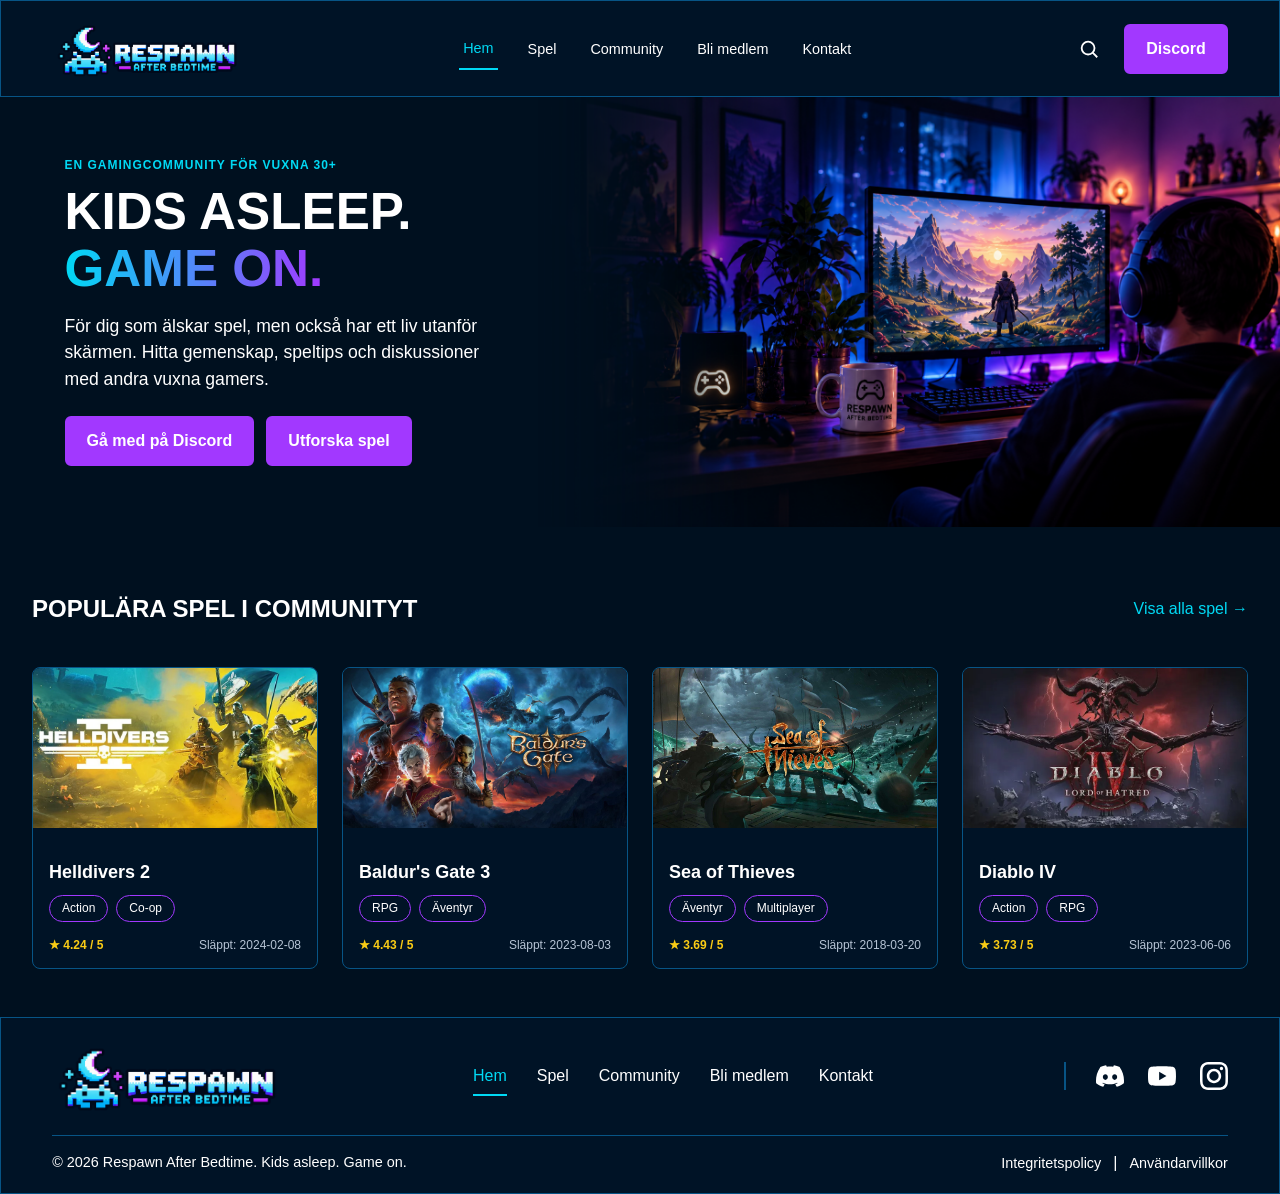
==== index.html @ fea320c5 "Created readme with todo-list" ====
<!doctype html>
<html lang="sv">
  <head>
    <meta charset="UTF-8" />
    <meta name="viewport" content="width=device-width, initial-scale=1.0" />
    <meta
      name="description"
      content="Respawn After Bedtime – en gamingcommunity för vuxna 30+. Hitta spelkompisar, speltips och gemenskap."
    />
    <title>Hem | Respawn After Bedtime</title>
    <link rel="stylesheet" href="css/styles.css" />
    <link rel="icon" type="image/png" href="images/favicon.png" />
    <script src="js/main.js" defer></script>
    <!-- <script src="js/games.js" defer></script> -->
    <script src="js/popular_games.js" defer></script>
  </head>
  <body>
    <header class="site-header">
      <!-- Webbplatsens logotyp -->
      <a
        href="index.html"
        class="logo"
        aria-label="Respawn After Bedtime – startsida"
      >
        <img src="images/logo.png" alt="Respawn After Bedtime" />
      </a>

      <!-- Knapp för mobilnavigation -->
      <button
        class="menu-toggle"
        type="button"
        aria-label="Öppna menyn"
        aria-expanded="false"
        aria-controls="main-nav"
      >
        <span></span>
        <span></span>
        <span></span>
      </button>

      <!-- Huvudnavigation -->
      <nav id="main-nav" aria-label="Huvudnavigation">
        <ul>
          <li><a href="index.html" aria-current="page">Hem</a></li>
          <li><a href="spel.html">Spel</a></li>
          <li><a href="community.html">Community</a></li>
          <li><a href="bli-medlem.html">Bli medlem</a></li>
          <li><a href="kontakt.html">Kontakt</a></li>
        </ul>
      </nav>

      <!-- Funktioner till höger i desktopmenyn -->
      <div class="header-actions">
        <button class="search-button" type="button" aria-label="Sök">
          <svg
            viewBox="0 0 24 24"
            width="22"
            height="22"
            fill="none"
            stroke="currentColor"
            stroke-width="2"
            aria-hidden="true"
          >
            <circle cx="11" cy="11" r="7"></circle>
            <path d="m16 16 5 5"></path>
          </svg>
        </button>

        <a href="https://discord.com/" class="discord-button hero-button">
          Discord
        </a>
      </div>
    </header>

    <main>
      <!-- Hero-sektion: presenterar vår gamingcommunity -->
      <section class="hero">
        <!-- Bilden visas över texten på mobil -->
        <div class="hero-image">
          <img
            src="images/hero.png"
            alt="En vuxen gamer vid en dator i ett rum med neonbelysning"
          />
        </div>

        <!-- Hero-sektionens textinnehåll -->
        <div class="hero-content">
          <p class="hero-label">EN GAMINGCOMMUNITY FÖR VUXNA 30+</p>

          <h1>
            KIDS ASLEEP.<br />
            <span>GAME ON.</span>
          </h1>

          <p class="hero-description">
            För dig som älskar spel, men också har ett liv utanför skärmen.
            Hitta gemenskap, speltips och diskussioner med andra vuxna gamers.
          </p>

          <!-- Knappar med samma grundutseende -->
          <div class="hero-buttons">
            <a href="https://discord.com/" class="hero-button">
              Gå med på Discord
            </a>

            <a href="spel.html" class="hero-button"> Utforska spel </a>
          </div>
        </div>
      </section>

      <!-- ========================================
     POPULÄRA SPEL I COMMUNITYT
======================================== -->

      <section class="popular-games" aria-labelledby="popular-games-title">
        <!-- Rubrik och länk till alla spel -->
        <div class="games-header">
          <h2 id="popular-games-title">POPULÄRA SPEL I COMMUNITYT</h2>
          <a href="games.html" class="games-link">Visa alla spel →</a>
        </div>

        <!-- Här kommer spelkorten att skapas med JavaScript -->
        <div class="games-grid" id="popular-games-list"></div>
      </section>
    </main>

    <footer class="site-footer">
      <!-- Footer för desktop och mobil -->
      <div class="footer-content">
        <!-- Övre delen med logotyp, navigation och sociala medier -->
        <div class="footer-top">
          <a href="index.html" class="footer-logo">
            <img src="images/logo.png" alt="Respawn After Bedtime" />
          </a>

          <nav class="footer-nav" aria-label="Footernavigation">
            <ul>
              <li><a href="index.html" aria-current="page">Hem</a></li>
              <li><a href="spel.html">Spel</a></li>
              <li><a href="community.html">Community</a></li>
              <li><a href="bli-medlem.html">Bli medlem</a></li>
              <li><a href="kontakt.html">Kontakt</a></li>
            </ul>
          </nav>

          <!-- Sociala medier -->
          <div class="footer-social">
            <a href="https://discord.com/" aria-label="Discord">
              <img src="images/discord.svg" alt="" />
            </a>

            <a href="https://youtube.com/" aria-label="YouTube">
              <img src="images/youtube.svg" alt="" />
            </a>

            <a href="https://instagram.com/" aria-label="Instagram">
              <img src="images/instagram.svg" alt="" />
            </a>
          </div>
        </div>

        <!-- Nedre delen med copyright och juridiska länkar -->
        <div class="footer-bottom">
          <p>&copy; 2026 Respawn After Bedtime. Kids asleep. Game on.</p>

          <div class="footer-legal">
            <a href="#">Integritetspolicy</a>
            <span aria-hidden="true">|</span>
            <a href="#">Användarvillkor</a>
          </div>
        </div>
      </div>

      <!-- Mobilnavigation längst ner -->
      <nav class="footer-mobile" aria-label="Mobilnavigation">
        <ul>
          <li>
            <a href="index.html" aria-current="page">
              <img src="images/house.svg" alt="" />
              <span>Hem</span>
            </a>
          </li>

          <li>
            <a href="spel.html">
              <img src="images/gamepad.svg" alt="" />
              <span>Spel</span>
            </a>
          </li>

          <li>
            <a href="community.html">
              <img src="images/users.svg" alt="" />
              <span>Community</span>
            </a>
          </li>

          <li>
            <a href="bli-medlem.html">
              <img src="images/user.svg" alt="" />
              <span>Bli medlem</span>
            </a>
          </li>
        </ul>
      </nav>
    </footer>
  </body>
</html>
---- css/styles.css ----
/* ========================================
   GRUNDINSTÄLLNINGAR
   Mobile First
======================================== */

/* Färgvariabler för webbplatsens tema */
:root {
  --color-background: #00101f;
  --color-header: #001326;
  --color-text: #ffffff;
  --color-cyan: #00d9f4;
  --color-purple: #a238ff;
  --color-border: #075485;
}

/* Gör elementens storlek lättare att hantera */
* {
  box-sizing: border-box;
}

/* Webbplatsens grundläggande utseende */
body {
  margin: 0;
  background-color: var(--color-background);
  color: var(--color-text);
  font-family: Arial, sans-serif;
}

/* ========================================
   HEADER - MOBIL
======================================== */

/* Mobilens sidhuvud innehåller logotyp
   till vänster och menyknapp till höger */
.site-header {
  display: flex;
  align-items: center;
  justify-content: space-between;
  flex-wrap: wrap;
  gap: 12px;
  padding: 14px 6%;
  background-color: var(--color-header);
  border: 1px solid var(--color-border);
}

/* Logotypens storlek och proportioner */
.logo img {
  display: block;
  width: 160px;
  max-width: 100%;
  height: auto;
}

/* Hamburgermenyknappen */
.menu-toggle {
  display: block;
  padding: 8px;
  background: none;
  border: none;
  cursor: pointer;
}

/* De tre vita strecken i hamburgermenyn */
.menu-toggle span {
  display: block;
  width: 27px;
  height: 3px;
  margin: 5px 0;
  background-color: var(--color-text);
}

/* ========================================
   NAVIGATION - MOBIL
======================================== */

/* Navigationen är dold tills användaren
   öppnar den med hamburgermenyknappen */
#main-nav {
  display: none;
  width: 100%;
}

/* Klassen open läggs till med JavaScript */
#main-nav.open {
  display: block;
}

/* Länkarna placeras vertikalt */
#main-nav ul {
  display: flex;
  flex-direction: column;
  gap: 0;
  margin: 0;
  padding: 0;
  list-style: none;
}

/* Navigeringslänkarnas utseende */
#main-nav a {
  display: block;
  padding: 14px 8px;
  color: var(--color-text);
  text-decoration: none;
  font-size: 0.9rem;
}

/* Markerar aktiv sida och hover */
#main-nav a:hover,
#main-nav a[aria-current="page"] {
  color: var(--color-cyan);
}

/* Döljer desktopfunktionerna på mobil */
.header-actions {
  display: none;
}

/* ========================================
   TILLGÄNGLIGHET
======================================== */

/* Visar tydligt vilket element som har
   tangentbordsfokus */
.site-header a:focus-visible,
.site-header button:focus-visible {
  outline: 2px solid var(--color-cyan);
  outline-offset: 4px;
}

/* ========================================
   HERO-SEKTION - MOBIL
======================================== */

/* Hero-sektionen består av bild och text.
   På mobil placeras dessa under varandra. */
.hero {
  display: flex;
  flex-direction: column;
  background-color: var(--color-background);
}

/* Behållare för hero-bilden */
.hero-image {
  width: 100%;
}

/* Bilden fyller sin behållare utan att
   förvrängas. object-fit beskär vid behov. */
.hero-image img {
  display: block;
  width: 100%;
  height: 260px;
  object-fit: cover;
  object-position: center;
}

/* Textinnehållet placeras under bilden */
.hero-content {
  padding: 24px 6% 36px;
}

/* Liten introduktionstext ovanför rubriken */
.hero-label {
  margin: 0 0 12px;
  color: var(--color-cyan);
  font-size: 0.75rem;
  font-weight: bold;
  letter-spacing: 1px;
}

/* Hero-sektionens huvudrubrik */
.hero h1 {
  margin: 0 0 16px;
  color: var(--color-text);
  font-size: 2.3rem;
  font-weight: 800;
  line-height: 1.1;
}

/* Färgövergång från cyan till lila */
.hero h1 span {
  background: linear-gradient(to right, var(--color-cyan), var(--color-purple));

  background-clip: text;
  -webkit-background-clip: text;
  color: transparent;
}

/* Beskrivande text */
.hero-description {
  margin: 0 0 24px;
  font-size: 1rem;
  line-height: 1.5;
}

/* Knapparna placeras vertikalt på mobil */
.hero-buttons {
  display: flex;
  flex-direction: column;
  gap: 12px;
}

/* Gemensamt grundutseende för båda knapparna */
.hero-button {
  display: inline-block;
  padding: 14px 20px;
  background-color: var(--color-purple);
  border: 2px solid var(--color-purple);
  border-radius: 6px;
  color: var(--color-text);
  font-weight: bold;
  text-align: center;
  text-decoration: none;
  transition:
    background-color 0.2s ease,
    border-color 0.2s ease;
}

/* Mouseover: knappen får transparent bakgrund
   och en cyanblå kant */
.hero-button:hover {
  background-color: transparent;
  border-color: var(--color-cyan);
}

/* Tydlig markering för tangentbordsanvändare */
.hero-button:focus-visible {
  outline: 2px solid var(--color-cyan);
  outline-offset: 4px;
}

/* ========================================
   FOOTER - MOBIL
======================================== */

.site-footer {
  background-color: var(--color-header);
  border: 1px solid var(--color-border);
}

.footer-content {
  padding: 30px 6%;
}

.footer-top {
  display: flex;
  flex-direction: column;
  align-items: center;
  gap: 24px;
}

.footer-logo img {
  display: block;
  width: 180px;
  height: auto;
}

.footer-nav {
  display: none;
}

.footer-social {
  display: flex;
  align-items: center;
  justify-content: center;
  gap: 30px;
}

.footer-social a {
  display: flex;
  align-items: center;
  justify-content: center;
}

.footer-social img {
  display: block;
  width: 28px;
  height: 28px;
}

.footer-bottom {
  display: flex;
  flex-direction: column;
  align-items: center;
  gap: 14px;
  margin-top: 24px;
  padding-top: 20px;
  border-top: 1px solid var(--color-border);
  text-align: center;
}

.footer-bottom p {
  margin: 0;
  font-size: 0.85rem;
  line-height: 1.5;
}

.footer-legal {
  display: flex;
  align-items: center;
  justify-content: center;
  gap: 12px;
}

.footer-legal a {
  color: var(--color-text);
  font-size: 0.8rem;
  text-decoration: none;
}

.footer-legal a:hover {
  color: var(--color-cyan);
}

.footer-mobile {
  position: fixed;
  bottom: 0;
  left: 0;
  width: 100%;
  background-color: var(--color-header);
  border-top: 1px solid var(--color-border);
  z-index: 100;
}

.footer-mobile ul {
  display: grid;
  grid-template-columns: repeat(4, 1fr);
  margin: 0;
  padding: 12px 4px;
  list-style: none;
}

.footer-mobile a {
  display: flex;
  flex-direction: column;
  align-items: center;
  gap: 5px;
  color: var(--color-text);
  font-size: 0.75rem;
  text-decoration: none;
}

.footer-mobile img {
  display: block;
  width: 24px;
  height: 24px;
}

/* Gör footerikonerna vita */
.footer-social img,
.footer-mobile img {
  filter: brightness(0) invert(1);
}

/* Ändrar ikonernas färg vid hover */
.footer-social a:hover img,
.footer-mobile a:hover img {
  filter: brightness(0) saturate(100%) invert(75%) sepia(77%) saturate(2500%)
    hue-rotate(145deg);
}

/* Markerar ikonen för den aktiva sidan */
.footer-mobile a[aria-current="page"] img {
  filter: brightness(0) saturate(100%) invert(75%) sepia(77%) saturate(2500%)
    hue-rotate(145deg);
}

.footer-mobile a[aria-current="page"],
.footer-mobile a:hover {
  color: var(--color-cyan);
}

/* Ger plats åt den fasta mobilnavigationen */
body {
  padding-bottom: 75px;
}

/* Spelkortets grundutseende */
.game-card {
  background-color: var(--color-header);
  border: 1px solid var(--color-border);
  border-radius: 8px;
  overflow: hidden;
}

/* Spelbilden fyller kortets bredd */
.game-card-image {
  display: block;
  width: 100%;
  aspect-ratio: 16 / 9;
  object-fit: cover;
}

/* Innehållet under spelbilden */
.game-card-content {
  padding: 1rem;
}

/* Spelets titel */
.game-card-content h3 {
  color: var(--color-text);
  font-size: 1.125rem;
  margin-bottom: 0.75rem;
}

/* Behållare för genreetiketterna */
.game-card-genres {
  display: flex;
  flex-wrap: wrap;
  gap: 0.5rem;
}

/* Genreetiketternas grundutseende */
.genre-button {
  background-color: transparent;
  color: var(--color-text);
  border: 1px solid var(--color-purple);
  border-radius: 20px;
  padding: 0.35rem 0.75rem;
  font-size: 0.75rem;
  cursor: pointer;
}

/* ========================================
   POPULÄRA SPEL I COMMUNITYT
======================================== */

/* Sektionens grundutseende för mobil */
.popular-games {
  padding: 2rem 1rem;
  background-color: var(--color-background);
}

/* Rubrik och länk till alla spel */
.games-header {
  display: flex;
  flex-direction: column;
  align-items: flex-start;
  gap: 0.75rem;
  margin-bottom: 1.5rem;
}

/* Sektionens rubrik */
.games-header h2 {
  color: var(--color-text);
  font-size: 1.5rem;
  text-transform: uppercase;
}

/* Länk till sidan med alla spel */
.games-link,
.games-link:visited {
  color: var(--color-cyan);
  text-decoration: none;
}

/* Behållare för spelkorten */
.games-grid {
  display: grid;
  grid-template-columns: 1fr;
  gap: 1rem;
}

/* ========================================
   SPELKORT - BETYG OCH RELEASEDATUM
======================================== */

/* Behållare för betyg och releasedatum */
.game-card-info {
  display: flex;
  flex-wrap: wrap;
  justify-content: space-between;
  align-items: center;
  gap: 0.5rem;
  margin-top: 1rem;
  font-size: 0.75rem;
}

/* Spelets betyg från RAWG */
.game-card-rating {
  color: #facc15;
  font-weight: 600;
}

/* Spelets releasedatum */
.game-card-release {
  color: #b6c4d5;
}

/* Gör hela spelkortet klickbart */
.game-card-link {
  display: block;
  height: 100%;
  color: inherit;
  text-decoration: none;
}

/* Markerar spelkortet vid tangentbordsfokus */
.game-card-link:focus-visible {
  outline: 2px solid var(--color-cyan);
  outline-offset: -3px;
}

/* Markerar spelkortet när muspekaren förs över det */
.game-card:hover {
  border-color: var(--color-cyan);
}

/* Visar att spelkortet är klickbart */
.game-card-link {
  cursor: pointer;
}

/* ========================================
   DESKTOP
   Från 769 pixlars skärmbredd
======================================== */

@media (min-width: 769px) {
  /* Sidhuvudets innehåll placeras på en rad */
  .site-header {
    flex-wrap: nowrap;
    gap: 24px;
    padding: 16px 4%;
  }

  /* Större logotyp på desktop */
  .logo img {
    width: 190px;
  }

  /* Hamburgermenyknappen döljs */
  .menu-toggle {
    display: none;
  }

  /* Huvudnavigationen visas alltid */
  #main-nav,
  #main-nav.open {
    display: block;
    width: auto;
  }

  /* Navigeringslänkarna placeras horisontellt */
  #main-nav ul {
    flex-direction: row;
    align-items: center;
    gap: 26px;
  }

  /* Anpassar länkarna till desktop */
  #main-nav a {
    padding: 12px 4px;
    white-space: nowrap;
  }

  /* Understrykning för aktiv sida */
  #main-nav a[aria-current="page"] {
    border-bottom: 2px solid var(--color-cyan);
  }

  /* Visar sökikon och Discord-knapp */
  .header-actions {
    display: flex;
    align-items: center;
    gap: 18px;
  }

  /* Sökknappens utseende */
  .search-button {
    display: flex;
    align-items: center;
    justify-content: center;
    padding: 6px;
    background: none;
    border: none;
    color: var(--color-text);
    cursor: pointer;
  }

  /* Discord-knappen  */
  .discord-button {
    white-space: nowrap;
    border: 2px solid var(--color-purple);
  }

  .discord-button:hover {
    background-color: transparent;
    border-color: var(--color-cyan);
  }

  /* ========================================
   HERO-SEKTION - DESKTOP
======================================== */

  /* Bild och text placeras bredvid varandra */
  .hero {
    display: grid;
    grid-template-columns: 42% 58%;
    align-items: center;
    min-height: 430px;
  }

  /* Bilden placeras i den högra kolumnen */
  .hero-image {
    grid-column: 2;
    grid-row: 1;
    height: 100%;

    -webkit-mask-image: linear-gradient(to right, transparent 0%, black 30%);

    mask-image: linear-gradient(to right, transparent 0%, black 30%);
  }

  /* Bilden fyller hela sin kolumn */
  .hero-image img {
    width: 100%;
    height: 100%;
    min-height: 430px;
    object-fit: cover;
    object-position: center;
  }

  /* Texten placeras i den vänstra kolumnen */
  .hero-content {
    grid-column: 1;
    grid-row: 1;
    padding: 40px 6% 40px 12%;
  }

  /* Större huvudrubrik på desktop */
  .hero h1 {
    font-size: clamp(2.5rem, 4vw, 4rem);
  }

  /* Anpassar textens läsbredd */
  .hero-description {
    max-width: 420px;
    font-size: 1.1rem;
  }

  /* Knapparna placeras bredvid varandra */
  .hero-buttons {
    flex-direction: row;
    flex-wrap: wrap;
  }

  /* ========================================
   FOOTER - DESKTOP
======================================== */

  .site-footer {
    padding: 0 4%;
  }

  .footer-content {
    padding: 20px 0;
  }

  .footer-top {
    flex-direction: row;
    justify-content: space-between;
    gap: 30px;
  }

  .footer-logo img {
    width: 230px;
  }

  .footer-nav {
    display: block;
  }

  .footer-nav ul {
    display: flex;
    align-items: center;
    gap: 30px;
    margin: 0;
    padding: 0;
    list-style: none;
  }

  .footer-nav a {
    color: var(--color-text);
    text-decoration: none;
  }

  /* Markerar aktiv sida och hover i footern */
  .footer-nav a:hover,
  .footer-nav a[aria-current="page"] {
    color: var(--color-cyan);
  }

  /* Understrykning för aktiv sida i footern */
  .footer-nav a[aria-current="page"] {
    border-bottom: 2px solid var(--color-cyan);
    padding-bottom: 10px;
  }

  .footer-social {
    gap: 24px;
    padding-left: 30px;
    border-left: 2px solid var(--color-border);
  }

  .footer-bottom {
    flex-direction: row;
    justify-content: space-between;
    margin-top: 20px;
    padding-top: 16px;
    text-align: left;
  }

  .footer-bottom p {
    font-size: 0.9rem;
  }

  .footer-legal a {
    font-size: 0.9rem;
  }

  .footer-mobile {
    display: none;
  }

  body {
    padding-bottom: 0;
  }

  /* ========================================
   POPULÄRA SPEL I COMMUNITYT - DESKTOP
======================================== */

  /* Anpassar sektionens avstånd för större skärmar */
  .popular-games {
    padding: 3rem 2rem;
  }

  /* Placerar rubriken till vänster och länken till höger */
  .games-header {
    flex-direction: row;
    justify-content: space-between;
    align-items: center;
  }

  /* Visar fyra spelkort bredvid varandra */
  .games-grid {
    grid-template-columns: repeat(4, minmax(0, 1fr));
    gap: 1.5rem;
  }
}
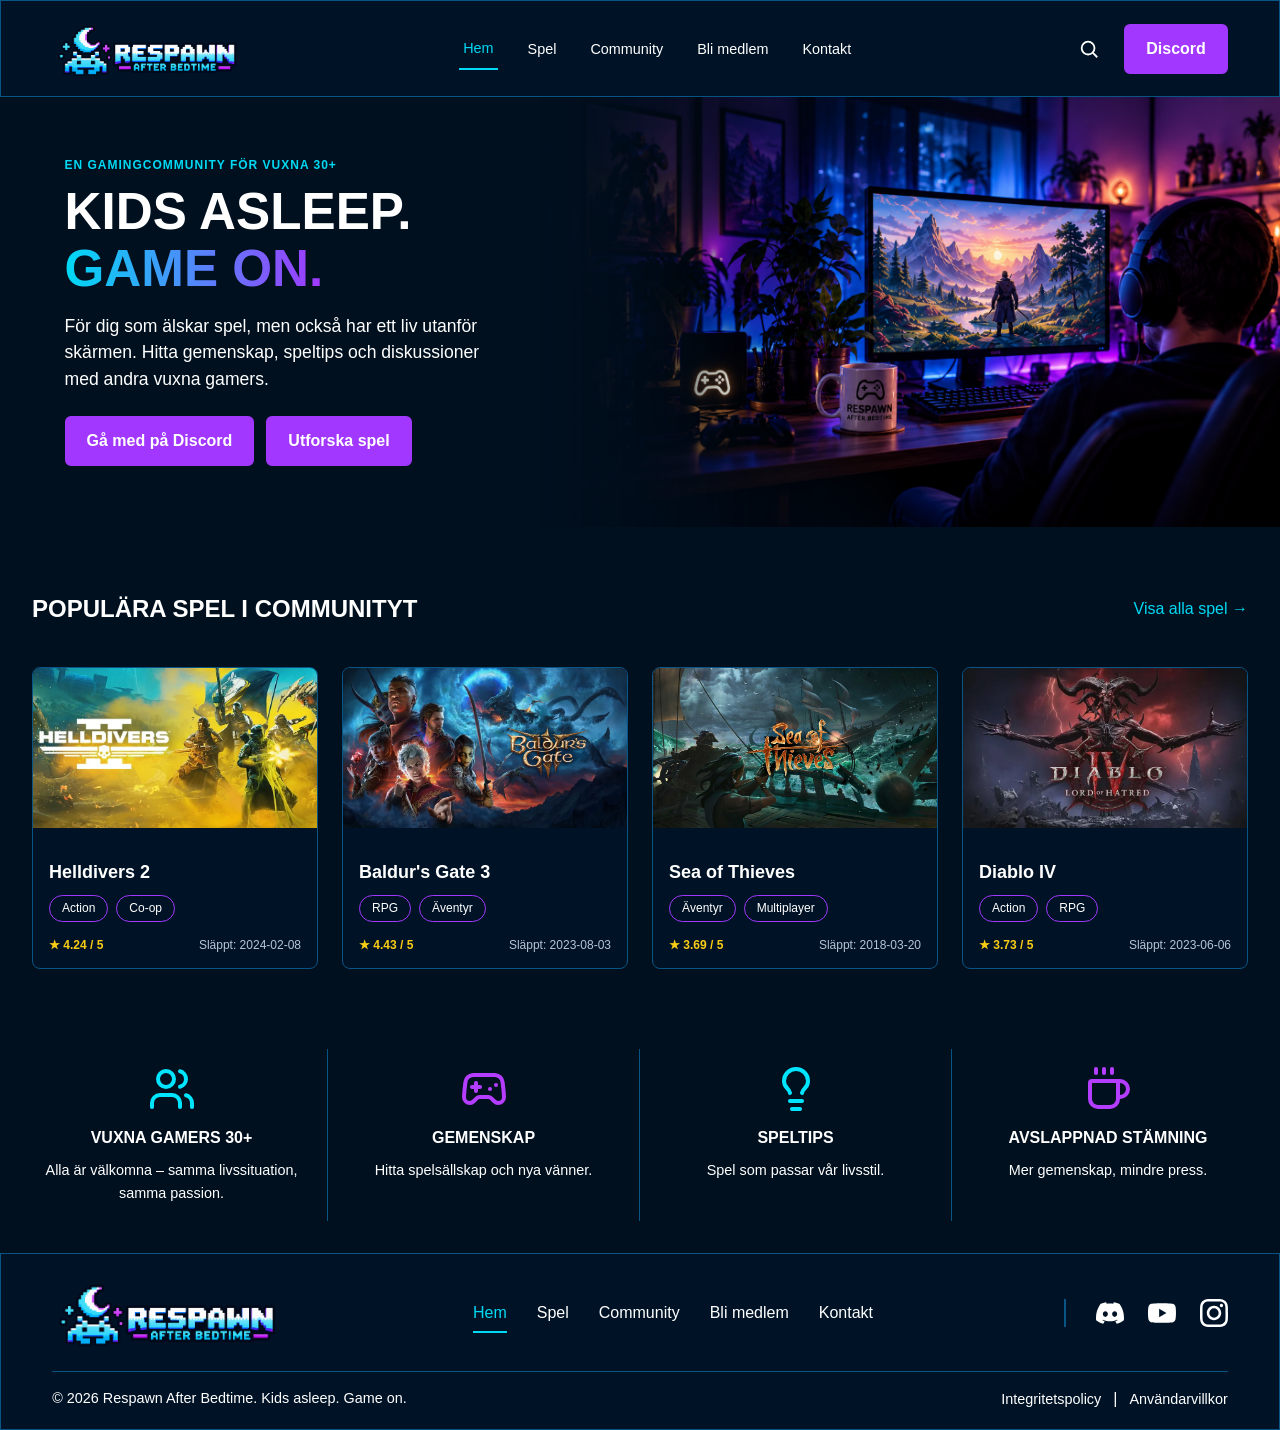
==== commit 9418df89: "Add responsive community benefits section" ====
--- a/index.html
+++ b/index.html
@@ -122,6 +122,62 @@
         <!-- Här kommer spelkorten att skapas med JavaScript -->
         <div class="games-grid" id="popular-games-list"></div>
       </section>
+
+      <!-- ========================================
+     VARFÖR RESPAWN AFTER BEDTIME?
+======================================== -->
+
+      <section
+        class="community-benefits"
+        aria-label="Fördelar med vårt community"
+      >
+        <!-- Behållare för communityts fyra fördelar -->
+        <div class="benefits-grid">
+          <!-- Vuxna gamers -->
+          <article class="benefit-card">
+            <div class="benefit-icon">
+              <img src="images/users.svg" alt="" />
+            </div>
+            <div class="benefit-content">
+              <h2>VUXNA GAMERS 30+</h2>
+              <p>Alla är välkomna – samma livssituation, samma passion.</p>
+            </div>
+          </article>
+
+          <!-- Gemenskap -->
+          <article class="benefit-card">
+            <div class="benefit-icon">
+              <img src="images/gamepad.svg" alt="" />
+            </div>
+            <div class="benefit-content">
+              <h2>GEMENSKAP</h2>
+              <p>Hitta spelsällskap och nya vänner.</p>
+            </div>
+          </article>
+
+          <!-- Speltips -->
+          <article class="benefit-card">
+            <div class="benefit-icon">
+              <img src="images/lightbulb.svg" alt="" />
+            </div>
+            <div class="benefit-content">
+              <h2>SPELTIPS</h2>
+              <p>Spel som passar vår livsstil.</p>
+            </div>
+          </article>
+
+          <!-- Avslappnad stämning -->
+          <article class="benefit-card">
+            <div class="benefit-icon">
+              <img src="images/coffee.svg" alt="" />
+            </div>
+            <div class="benefit-content">
+              <h2>AVSLAPPNAD STÄMNING</h2>
+              <p>Mer gemenskap, mindre press.</p>
+            </div>
+          </article>
+        </div>
+      </section>
     </main>
 
     <footer class="site-footer">
--- a/css/styles.css
+++ b/css/styles.css
@@ -512,6 +512,62 @@
 }
 
 /* ========================================
+   VARFÖR RESPAWN AFTER BEDTIME?
+======================================== */
+
+/* Sektionen med communityts fördelar */
+.community-benefits {
+  padding: 2rem 1rem;
+}
+
+/* Fördelarna visas under varandra på mobil */
+.benefits-grid {
+  display: grid;
+  grid-template-columns: 1fr;
+  gap: 2rem;
+}
+
+/* Ikon till vänster och text till höger */
+.benefit-card {
+  display: grid;
+  grid-template-columns: 50px 1fr;
+  column-gap: 1rem;
+  align-items: center;
+}
+
+/* Ikonernas storlek */
+.benefit-icon img {
+  display: block;
+  width: 40px;
+  height: 40px;
+}
+
+/* Cyan ikoner för första och tredje kortet */
+.benefit-card:nth-child(odd) .benefit-icon img {
+  filter: brightness(0) saturate(100%) invert(65%) sepia(92%) saturate(1630%)
+    hue-rotate(140deg) brightness(103%) contrast(105%);
+}
+
+/* Lila ikoner för andra och fjärde kortet */
+.benefit-card:nth-child(even) .benefit-icon img {
+  filter: brightness(0) saturate(100%) invert(32%) sepia(94%) saturate(3700%)
+    hue-rotate(260deg) brightness(105%) contrast(105%);
+}
+
+/* Rubriker */
+.benefit-card h2 {
+  font-size: 1rem;
+  margin: 0 0 0.4rem;
+}
+
+/* Beskrivningar */
+.benefit-card p {
+  font-size: 0.9rem;
+  line-height: 1.5;
+  margin: 0;
+}
+
+/* ========================================
    DESKTOP
    Från 769 pixlars skärmbredd
 ======================================== */
@@ -748,4 +804,46 @@
     grid-template-columns: repeat(4, minmax(0, 1fr));
     gap: 1.5rem;
   }
-}
+
+  /* ========================================
+   COMMUNITYFÖRDELAR - DESKTOP
+======================================== */
+
+  /* Fyra kolumner bredvid varandra */
+  .benefits-grid {
+    grid-template-columns: repeat(4, minmax(0, 1fr));
+    gap: 0;
+  }
+
+  /* Ikonen placeras ovanför texten */
+  .benefit-card {
+    display: flex;
+    flex-direction: column;
+    align-items: center;
+    justify-content: flex-start;
+    text-align: center;
+    padding: 1rem 1.5rem;
+  }
+
+  /* Avdelare mellan korten */
+  .benefit-card:not(:last-child) {
+    border-right: 1px solid var(--color-border);
+  }
+
+  /* Ikoner */
+  .benefit-icon img {
+    width: 48px;
+    height: 48px;
+    margin-bottom: 1rem;
+  }
+
+  /* Rubriker */
+  .benefit-card h2 {
+    margin-bottom: 0.75rem;
+  }
+
+  /* Beskrivningar */
+  .benefit-card p {
+    line-height: 1.6;
+  }
+}
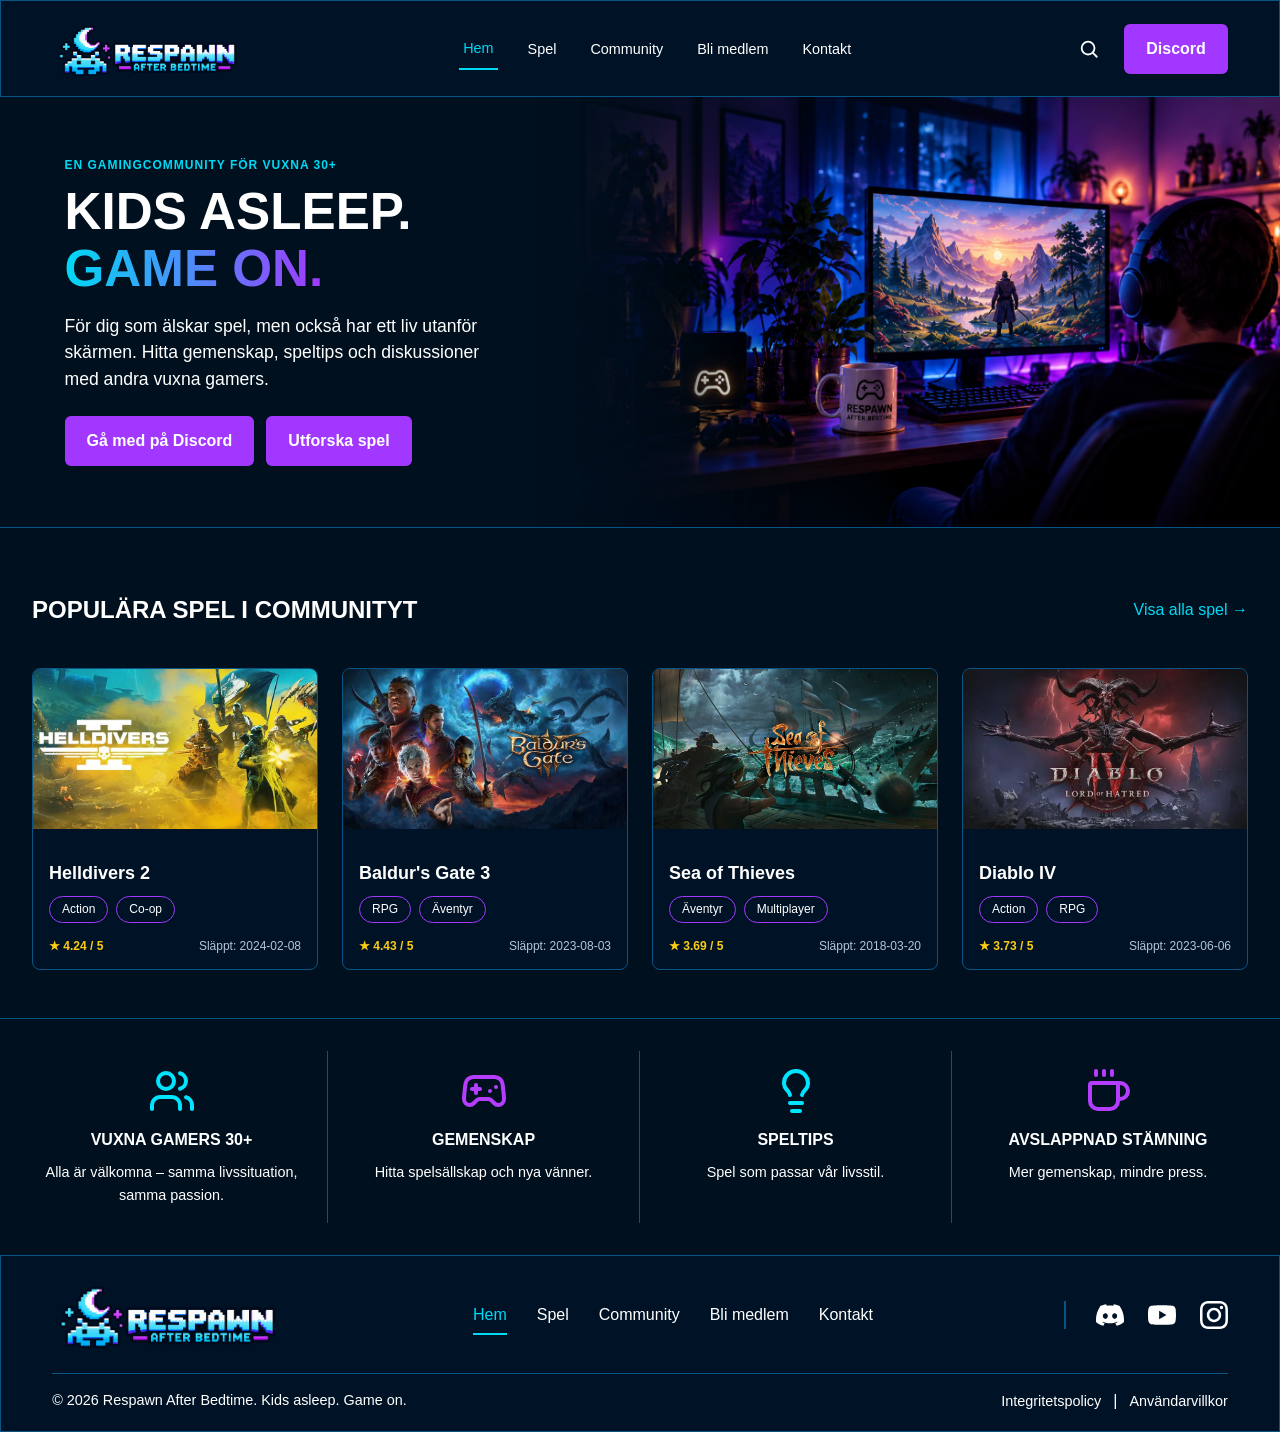
==== commit 938f94b6: "Add responsive games page with shared game cards" ====
--- a/index.html
+++ b/index.html
@@ -42,7 +42,7 @@
       <nav id="main-nav" aria-label="Huvudnavigation">
         <ul>
           <li><a href="index.html" aria-current="page">Hem</a></li>
-          <li><a href="spel.html">Spel</a></li>
+          <li><a href="games.html">Spel</a></li>
           <li><a href="community.html">Community</a></li>
           <li><a href="bli-medlem.html">Bli medlem</a></li>
           <li><a href="kontakt.html">Kontakt</a></li>
@@ -103,7 +103,7 @@
               Gå med på Discord
             </a>
 
-            <a href="spel.html" class="hero-button"> Utforska spel </a>
+            <a href="games.html" class="hero-button"> Utforska spel </a>
           </div>
         </div>
       </section>
@@ -192,7 +192,7 @@
           <nav class="footer-nav" aria-label="Footernavigation">
             <ul>
               <li><a href="index.html" aria-current="page">Hem</a></li>
-              <li><a href="spel.html">Spel</a></li>
+              <li><a href="games.html">Spel</a></li>
               <li><a href="community.html">Community</a></li>
               <li><a href="bli-medlem.html">Bli medlem</a></li>
               <li><a href="kontakt.html">Kontakt</a></li>
@@ -238,7 +238,7 @@
           </li>
 
           <li>
-            <a href="spel.html">
+            <a href="games.html">
               <img src="images/gamepad.svg" alt="" />
               <span>Spel</span>
             </a>
--- a/css/styles.css
+++ b/css/styles.css
@@ -137,6 +137,7 @@
   display: flex;
   flex-direction: column;
   background-color: var(--color-background);
+  border-bottom: 1px solid var(--color-border);
 }
 
 /* Behållare för hero-bilden */
@@ -518,6 +519,7 @@
 /* Sektionen med communityts fördelar */
 .community-benefits {
   padding: 2rem 1rem;
+  border-top: 1px solid var(--color-border);
 }
 
 /* Fördelarna visas under varandra på mobil */
@@ -565,6 +567,27 @@
   font-size: 0.9rem;
   line-height: 1.5;
   margin: 0;
+}
+
+/* ========================================
+   DISCORD-SEKTION PÅ SPELSIDAN
+======================================== */
+
+/* Sektionen för att hitta spelkompisar */
+.games-community {
+  padding: 2rem 1rem 3rem;
+  text-align: center;
+  border-top: 1px solid var(--color-border);
+}
+
+/* Rubrik och beskrivning */
+.games-community h2 {
+  margin: 0 0 1rem;
+}
+
+.games-community p {
+  margin: 0 0 2rem;
+  line-height: 1.6;
 }
 
 /* ========================================
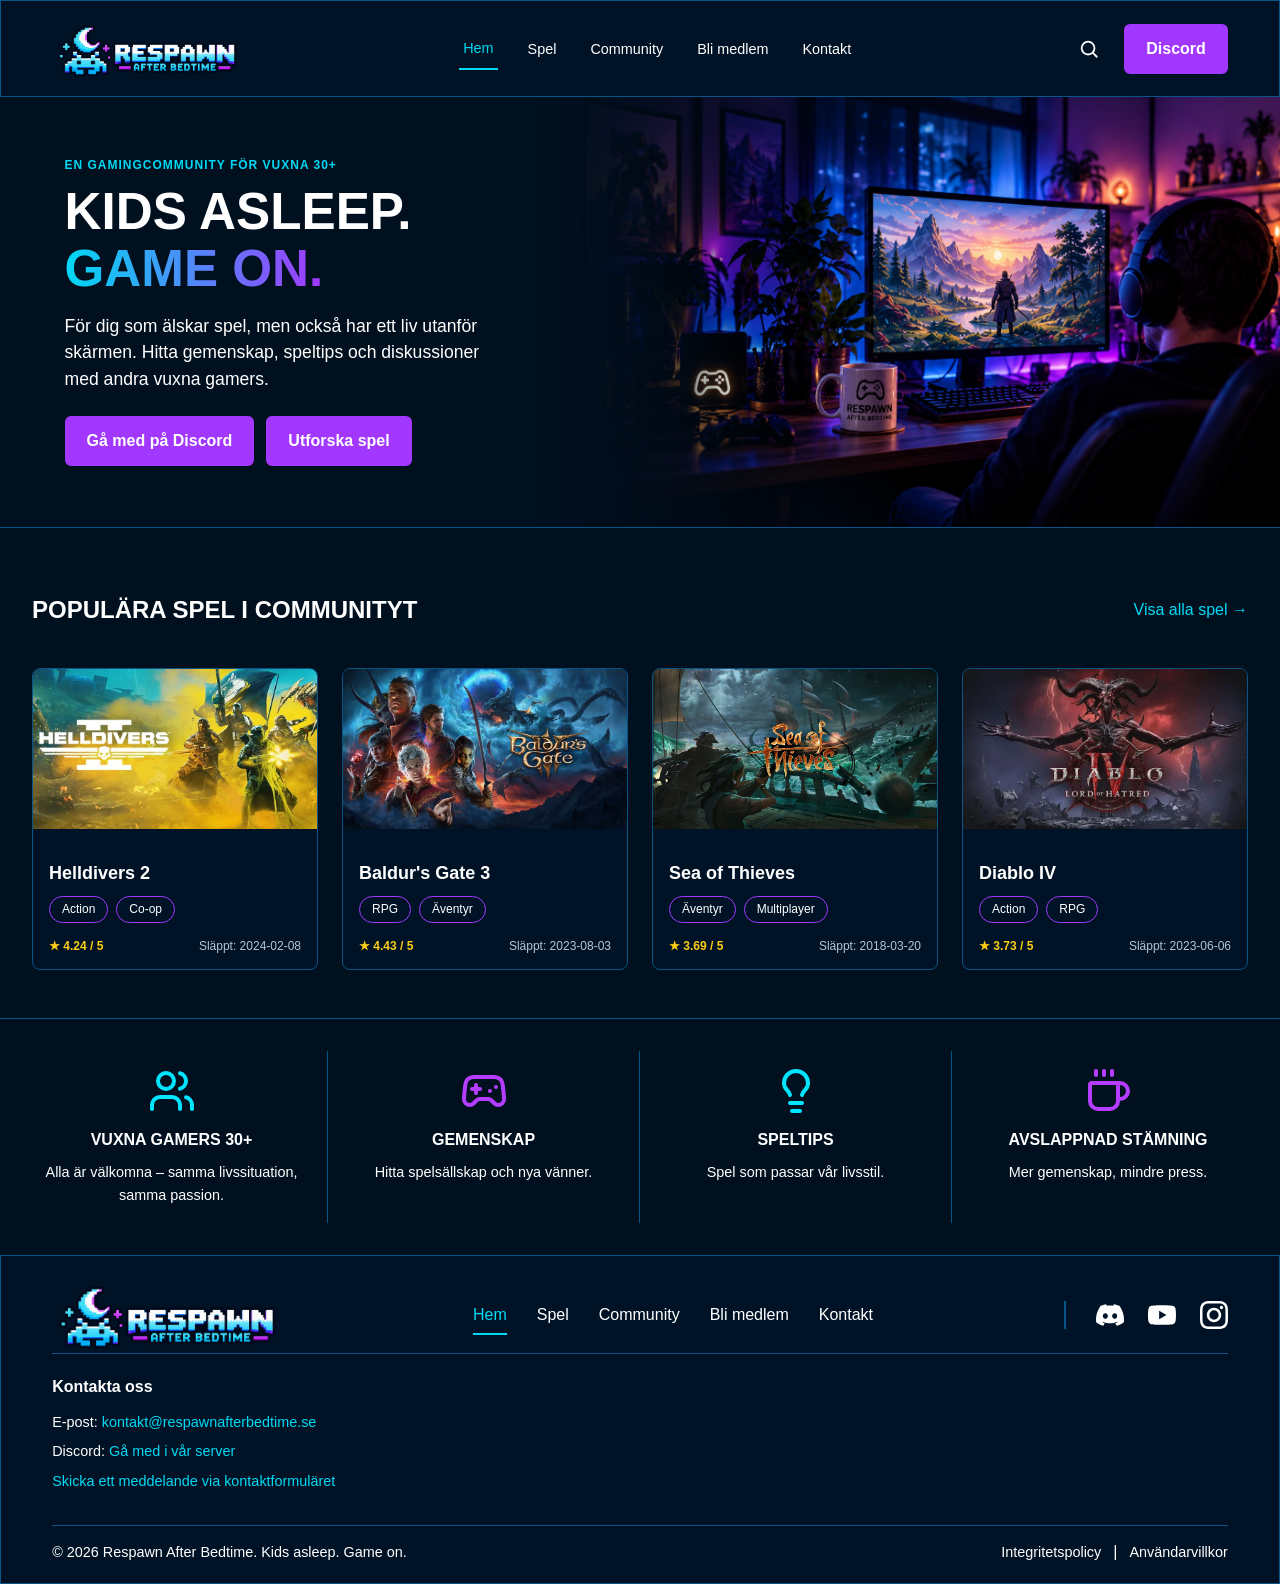
==== commit 427f8515: "Add contact information to footer across all pages" ====
--- a/index.html
+++ b/index.html
@@ -45,7 +45,7 @@
           <li><a href="games.html">Spel</a></li>
           <li><a href="community.html">Community</a></li>
           <li><a href="bli-medlem.html">Bli medlem</a></li>
-          <li><a href="kontakt.html">Kontakt</a></li>
+          <li><a href="contact.html">Kontakt</a></li>
         </ul>
       </nav>
 
@@ -66,7 +66,12 @@
           </svg>
         </button>
 
-        <a href="https://discord.com/" class="discord-button hero-button">
+        <a
+          href="https://discord.gg/DmYFgaZjKV"
+          class="discord-button hero-button"
+          target="_blank"
+          rel="noopener noreferrer"
+        >
           Discord
         </a>
       </div>
@@ -99,7 +104,12 @@
 
           <!-- Knappar med samma grundutseende -->
           <div class="hero-buttons">
-            <a href="https://discord.com/" class="hero-button">
+            <a
+              href="https://discord.gg/DmYFgaZjKV"
+              class="hero-button"
+              target="_blank"
+              rel="noopener noreferrer"
+            >
               Gå med på Discord
             </a>
 
@@ -195,13 +205,18 @@
               <li><a href="games.html">Spel</a></li>
               <li><a href="community.html">Community</a></li>
               <li><a href="bli-medlem.html">Bli medlem</a></li>
-              <li><a href="kontakt.html">Kontakt</a></li>
+              <li><a href="contact.html">Kontakt</a></li>
             </ul>
           </nav>
 
           <!-- Sociala medier -->
           <div class="footer-social">
-            <a href="https://discord.com/" aria-label="Discord">
+            <a
+              href="https://discord.gg/DmYFgaZjKV"
+              aria-label="Discord"
+              target="_blank"
+              rel="noopener noreferrer"
+            >
               <img src="images/discord.svg" alt="" />
             </a>
 
@@ -214,6 +229,32 @@
             </a>
           </div>
         </div>
+
+        <!-- Kontaktinformation -->
+        <address class="footer-contact">
+          <h2>Kontakta oss</h2>
+          <p>
+            E-post:
+            <a href="mailto:kontakt@respawnafterbedtime.se">
+              kontakt@respawnafterbedtime.se
+            </a>
+          </p>
+          <p>
+            Discord:
+            <a
+              href="https://discord.gg/DmYFgaZjKV"
+              target="_blank"
+              rel="noopener noreferrer"
+            >
+              Gå med i vår server
+            </a>
+          </p>
+          <p>
+            <a href="contact.html"
+              >Skicka ett meddelande via kontaktformuläret</a
+            >
+          </p>
+        </address>
 
         <!-- Nedre delen med copyright och juridiska länkar -->
         <div class="footer-bottom">
--- a/css/styles.css
+++ b/css/styles.css
@@ -279,12 +279,48 @@
   height: 28px;
 }
 
+/* ========================================
+   KONTAKTINFORMATION I FOOTERN
+======================================== */
+
+/* Kontaktuppgifter och länkar */
+.footer-contact {
+  padding: 1.5rem 0 1.5rem;
+  font-style: normal;
+  border-top: 1px solid var(--color-border);
+}
+
+.footer-contact h2 {
+  margin: 0 0 1rem;
+  font-size: 1rem;
+}
+
+.footer-contact p {
+  margin: 0 0 0.5rem;
+  font-size: 0.9rem;
+  line-height: 1.5;
+}
+
+.footer-contact a {
+  color: var(--color-cyan);
+  text-decoration: none;
+}
+
+.footer-contact a:hover {
+  text-decoration: underline;
+}
+
+.footer-contact a:focus-visible {
+  outline: 2px solid var(--color-cyan);
+  outline-offset: 3px;
+}
+
 .footer-bottom {
   display: flex;
   flex-direction: column;
   align-items: center;
   gap: 14px;
-  margin-top: 24px;
+  margin-top: 0;
   padding-top: 20px;
   border-top: 1px solid var(--color-border);
   text-align: center;
@@ -516,6 +552,13 @@
    VARFÖR RESPAWN AFTER BEDTIME?
 ======================================== */
 
+/* Rubrik ovanför Community-sidans kortsektion */
+.community-section-title {
+  margin: 0;
+  padding: 2rem 1rem 1.5rem;
+  font-size: 1.5rem;
+}
+
 /* Sektionen med communityts fördelar */
 .community-benefits {
   padding: 2rem 1rem;
@@ -557,7 +600,8 @@
 }
 
 /* Rubriker */
-.benefit-card h2 {
+.benefit-card h2,
+.benefit-card h3 {
   font-size: 1rem;
   margin: 0 0 0.4rem;
 }
@@ -588,6 +632,86 @@
 .games-community p {
   margin: 0 0 2rem;
   line-height: 1.6;
+}
+
+/* ========================================
+   KONTAKTFORMULÄR - MOBIL
+======================================== */
+
+/* Sektionen med kontaktformuläret */
+.contact-section {
+  padding: 2rem 1rem 3rem;
+  border-top: 1px solid var(--color-border);
+}
+
+/* Begränsar formulärets bredd för bättre läsbarhet */
+.contact-section form {
+  max-width: 600px;
+  margin: 2rem 0 0;
+}
+
+/* Varje fält får en egen rad */
+.form-group {
+  display: flex;
+  flex-direction: column;
+  gap: 0.5rem;
+  margin-bottom: 1.5rem;
+}
+
+/* Etiketter ovanför formulärfälten */
+.form-group label {
+  font-weight: bold;
+}
+
+/* Formulärfältens utseende */
+.form-group input,
+.form-group textarea {
+  width: 100%;
+  padding: 0.875rem 1rem;
+  background-color: var(--color-header);
+  color: var(--color-text);
+  border: 1px solid var(--color-border);
+  border-radius: 6px;
+  font: inherit;
+}
+
+/* Markerar aktivt fält */
+.form-group input:focus-visible,
+.form-group textarea:focus-visible {
+  outline: 2px solid var(--color-cyan);
+  outline-offset: 2px;
+}
+
+/* Markerar felaktigt ifyllda formulärfält */
+.form-group input.input-error,
+.form-group textarea.input-error {
+  border-color: #ff6b6b;
+}
+
+/* Tydlig fokusmarkering även på felaktiga fält */
+.form-group input.input-error:focus,
+.form-group textarea.input-error:focus {
+  outline: 2px solid #ff6b6b;
+  outline-offset: 2px;
+}
+
+/* Meddelandefältet kan ändras i höjdled */
+.form-group textarea {
+  resize: vertical;
+}
+
+/* Plats för felmeddelanden och återkoppling */
+#form-feedback {
+  margin: 0 0 1.5rem;
+}
+
+#form-feedback:empty {
+  display: none;
+}
+
+/* Skicka-knappen */
+.contact-section button[type="submit"] {
+  cursor: pointer;
 }
 
 /* ========================================
@@ -785,7 +909,7 @@
   .footer-bottom {
     flex-direction: row;
     justify-content: space-between;
-    margin-top: 20px;
+    margin-top: 0;
     padding-top: 16px;
     text-align: left;
   }
@@ -836,6 +960,27 @@
   .benefits-grid {
     grid-template-columns: repeat(4, minmax(0, 1fr));
     gap: 0;
+  }
+
+  /* ========================================
+   COMMUNITY-SIDA – TRE KOLUMNER
+======================================== */
+
+  /* Tre kolumner endast på Community-sidan */
+  .community-section-title + .community-benefits .benefits-grid {
+    grid-template-columns: repeat(3, minmax(0, 1fr));
+  }
+
+  /* Jämnt avstånd mellan korten och sektionens kanter */
+  .community-section-title + .community-benefits {
+    padding-top: 1.5rem;
+    padding-bottom: 1.5rem;
+  }
+
+  /* Samma avstånd ovanför och under kortens innehåll */
+  .community-section-title + .community-benefits .benefit-card {
+    padding-top: 0;
+    padding-bottom: 0;
   }
 
   /* Ikonen placeras ovanför texten */
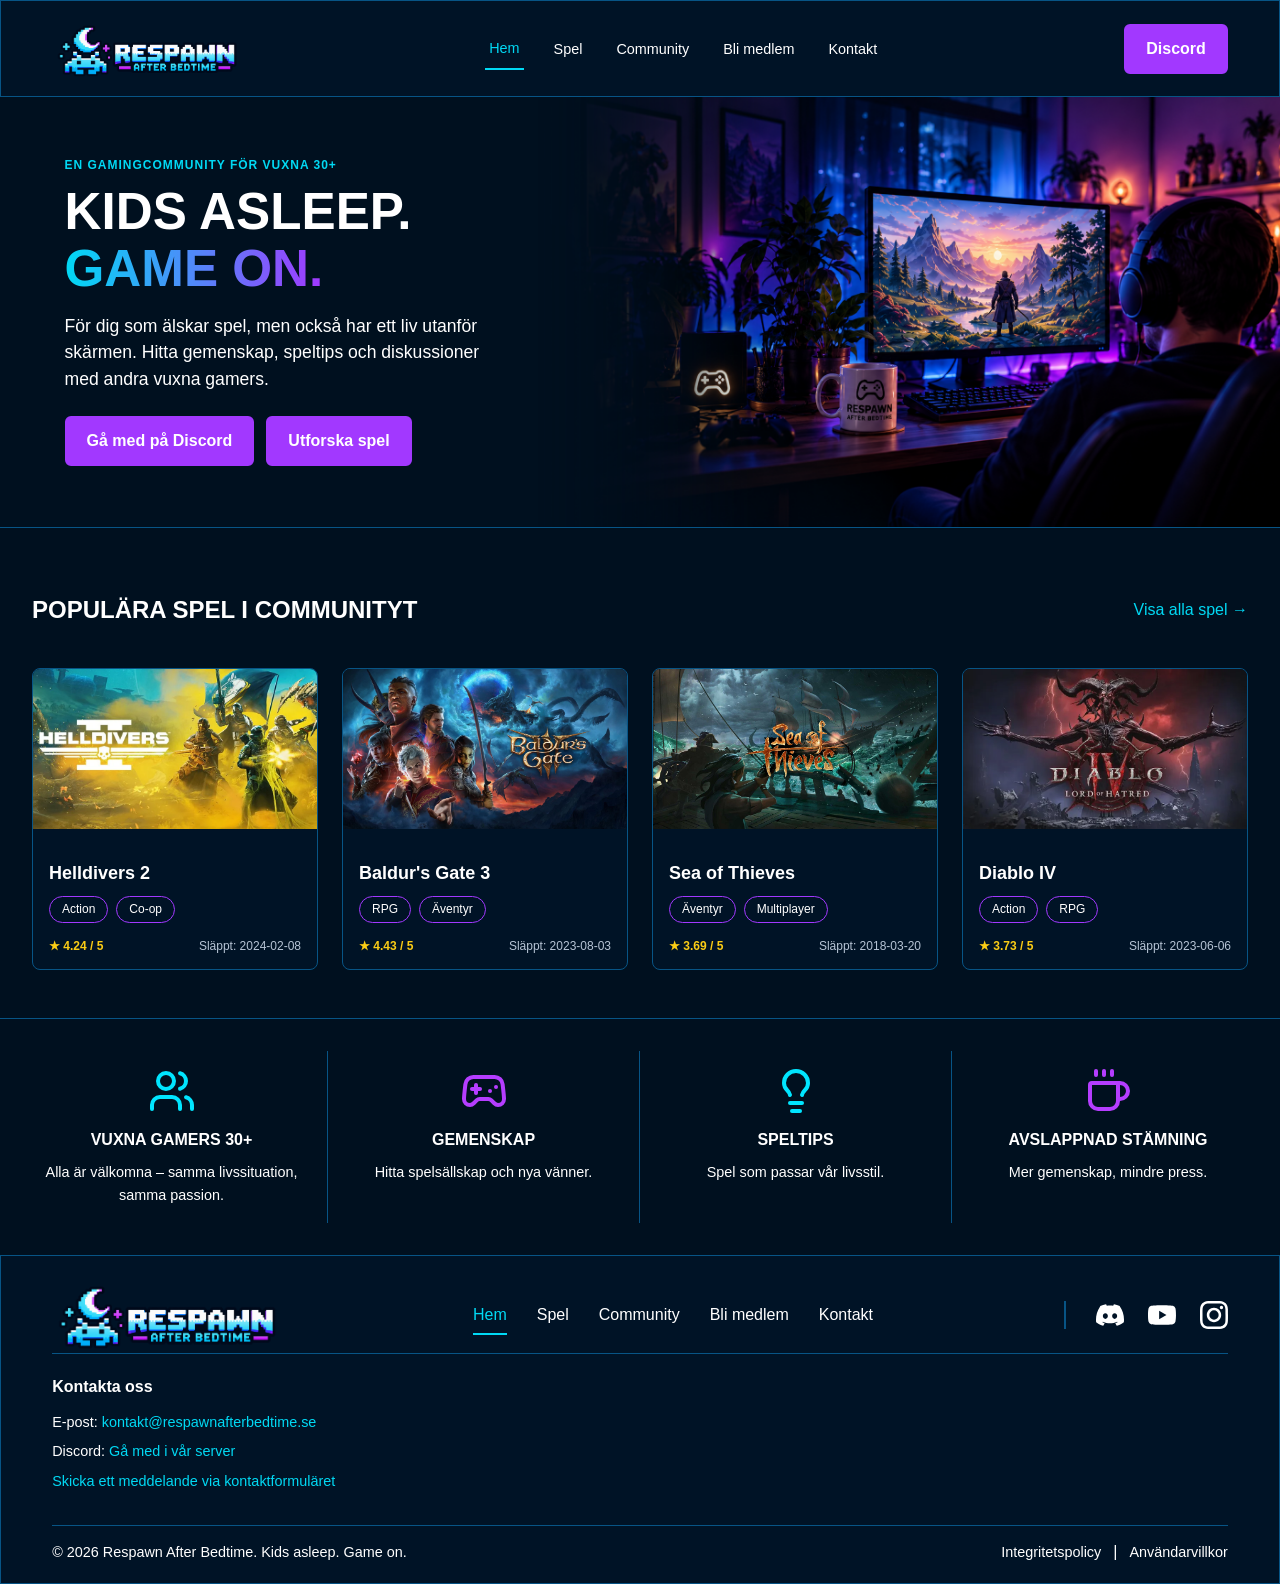
==== commit ef46a919: "Remove unused search button and fix HTML validation issues" ====
--- a/index.html
+++ b/index.html
@@ -44,28 +44,13 @@
           <li><a href="index.html" aria-current="page">Hem</a></li>
           <li><a href="games.html">Spel</a></li>
           <li><a href="community.html">Community</a></li>
-          <li><a href="bli-medlem.html">Bli medlem</a></li>
+          <li><a href="join.html">Bli medlem</a></li>
           <li><a href="contact.html">Kontakt</a></li>
         </ul>
       </nav>
 
       <!-- Funktioner till höger i desktopmenyn -->
       <div class="header-actions">
-        <button class="search-button" type="button" aria-label="Sök">
-          <svg
-            viewBox="0 0 24 24"
-            width="22"
-            height="22"
-            fill="none"
-            stroke="currentColor"
-            stroke-width="2"
-            aria-hidden="true"
-          >
-            <circle cx="11" cy="11" r="7"></circle>
-            <path d="m16 16 5 5"></path>
-          </svg>
-        </button>
-
         <a
           href="https://discord.gg/DmYFgaZjKV"
           class="discord-button hero-button"
@@ -204,7 +189,7 @@
               <li><a href="index.html" aria-current="page">Hem</a></li>
               <li><a href="games.html">Spel</a></li>
               <li><a href="community.html">Community</a></li>
-              <li><a href="bli-medlem.html">Bli medlem</a></li>
+              <li><a href="join.html">Bli medlem</a></li>
               <li><a href="contact.html">Kontakt</a></li>
             </ul>
           </nav>
@@ -231,7 +216,7 @@
         </div>
 
         <!-- Kontaktinformation -->
-        <address class="footer-contact">
+        <div class="footer-contact">
           <h2>Kontakta oss</h2>
           <p>
             E-post:
@@ -254,7 +239,7 @@
               >Skicka ett meddelande via kontaktformuläret</a
             >
           </p>
-        </address>
+        </div>
 
         <!-- Nedre delen med copyright och juridiska länkar -->
         <div class="footer-bottom">
@@ -293,7 +278,7 @@
           </li>
 
           <li>
-            <a href="bli-medlem.html">
+            <a href="join.html">
               <img src="images/user.svg" alt="" />
               <span>Bli medlem</span>
             </a>
--- a/css/styles.css
+++ b/css/styles.css
@@ -769,18 +769,6 @@
     gap: 18px;
   }
 
-  /* Sökknappens utseende */
-  .search-button {
-    display: flex;
-    align-items: center;
-    justify-content: center;
-    padding: 6px;
-    background: none;
-    border: none;
-    color: var(--color-text);
-    cursor: pointer;
-  }
-
   /* Discord-knappen  */
   .discord-button {
     white-space: nowrap;
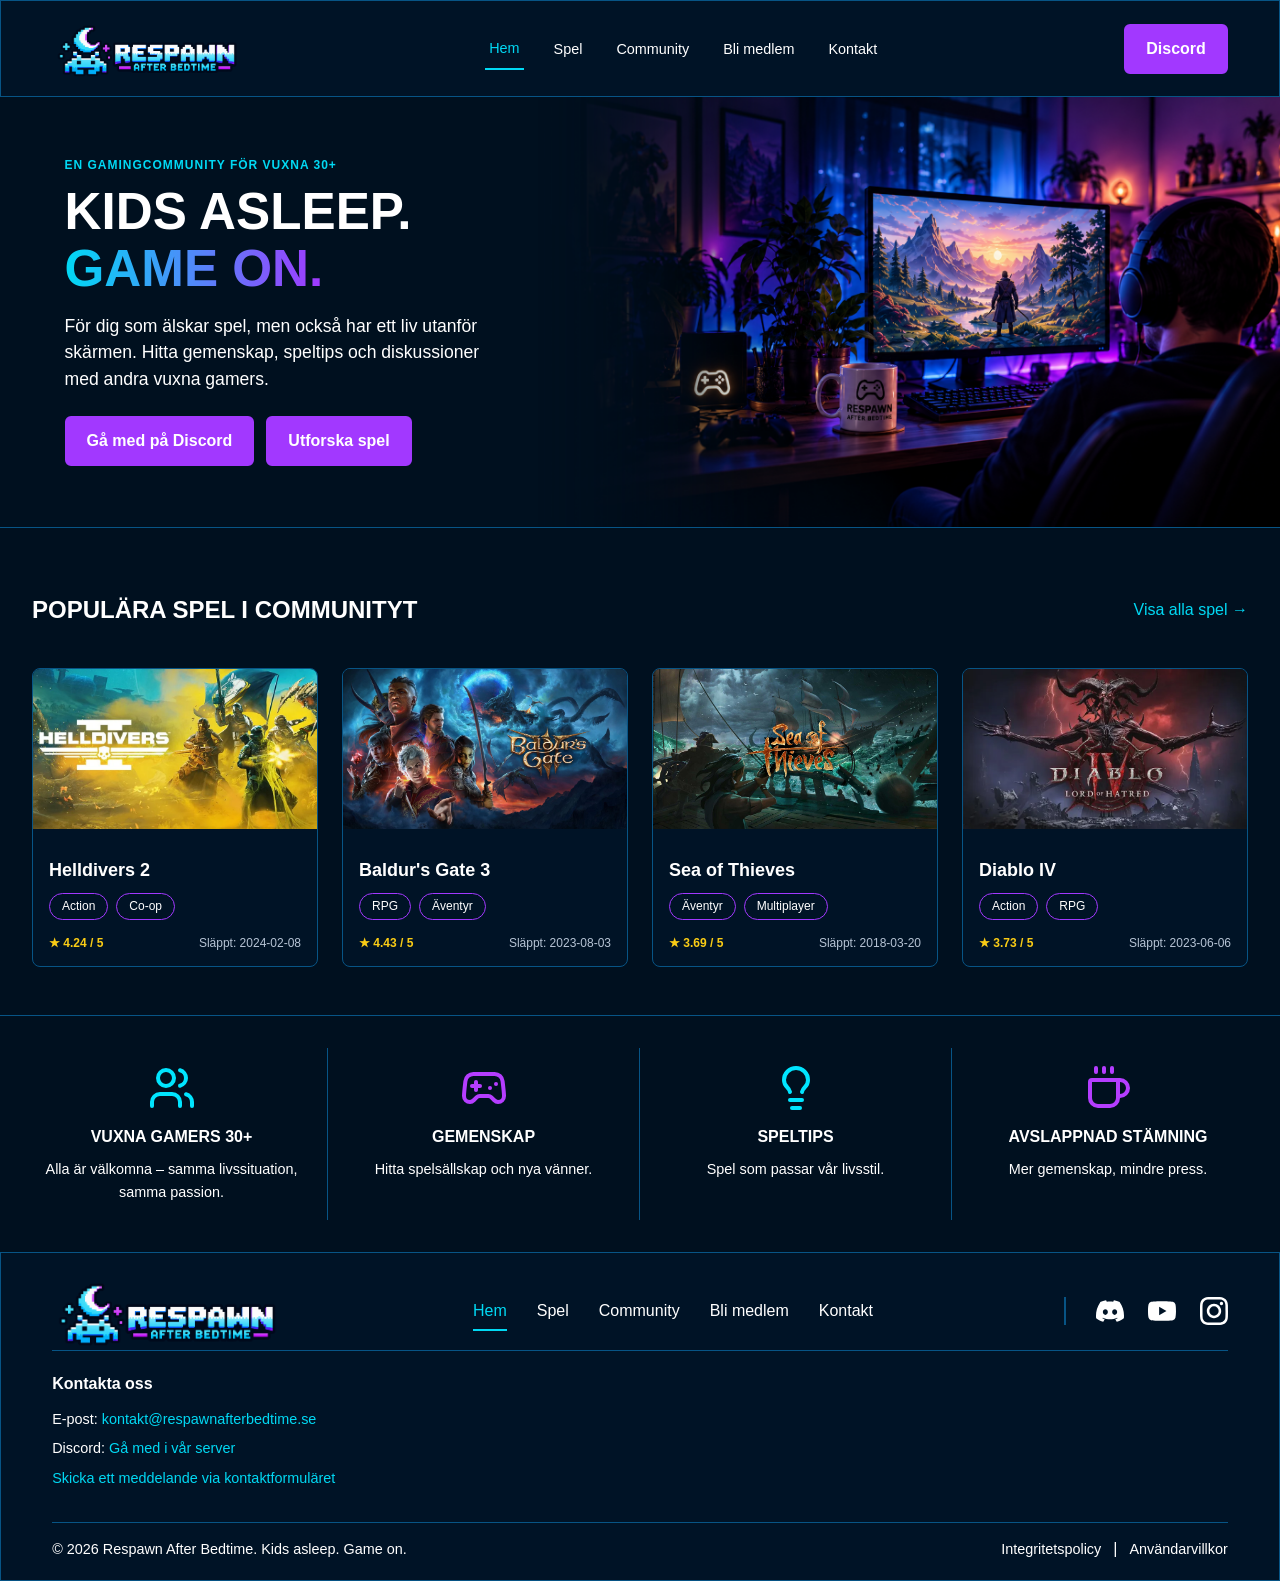
==== commit 623a409d: "Clean up CSS and improve code consistency" ====
--- a/index.html
+++ b/index.html
@@ -11,7 +11,6 @@
     <link rel="stylesheet" href="css/styles.css" />
     <link rel="icon" type="image/png" href="images/favicon.png" />
     <script src="js/main.js" defer></script>
-    <!-- <script src="js/games.js" defer></script> -->
     <script src="js/popular_games.js" defer></script>
   </head>
   <body>
--- a/css/styles.css
+++ b/css/styles.css
@@ -434,7 +434,7 @@
 }
 
 /* Spelets titel */
-.game-card-content h3 {
+.game-card-content h2 {
   color: var(--color-text);
   font-size: 1.125rem;
   margin-bottom: 0.75rem;
@@ -524,12 +524,13 @@
   color: #b6c4d5;
 }
 
-/* Gör hela spelkortet klickbart */
+/* Gör hela spelkortet klickbart och tar bort länkens standardutseende */
 .game-card-link {
   display: block;
   height: 100%;
   color: inherit;
   text-decoration: none;
+  cursor: pointer;
 }
 
 /* Markerar spelkortet vid tangentbordsfokus */
@@ -541,11 +542,6 @@
 /* Markerar spelkortet när muspekaren förs över det */
 .game-card:hover {
   border-color: var(--color-cyan);
-}
-
-/* Visar att spelkortet är klickbart */
-.game-card-link {
-  cursor: pointer;
 }
 
 /* ========================================
